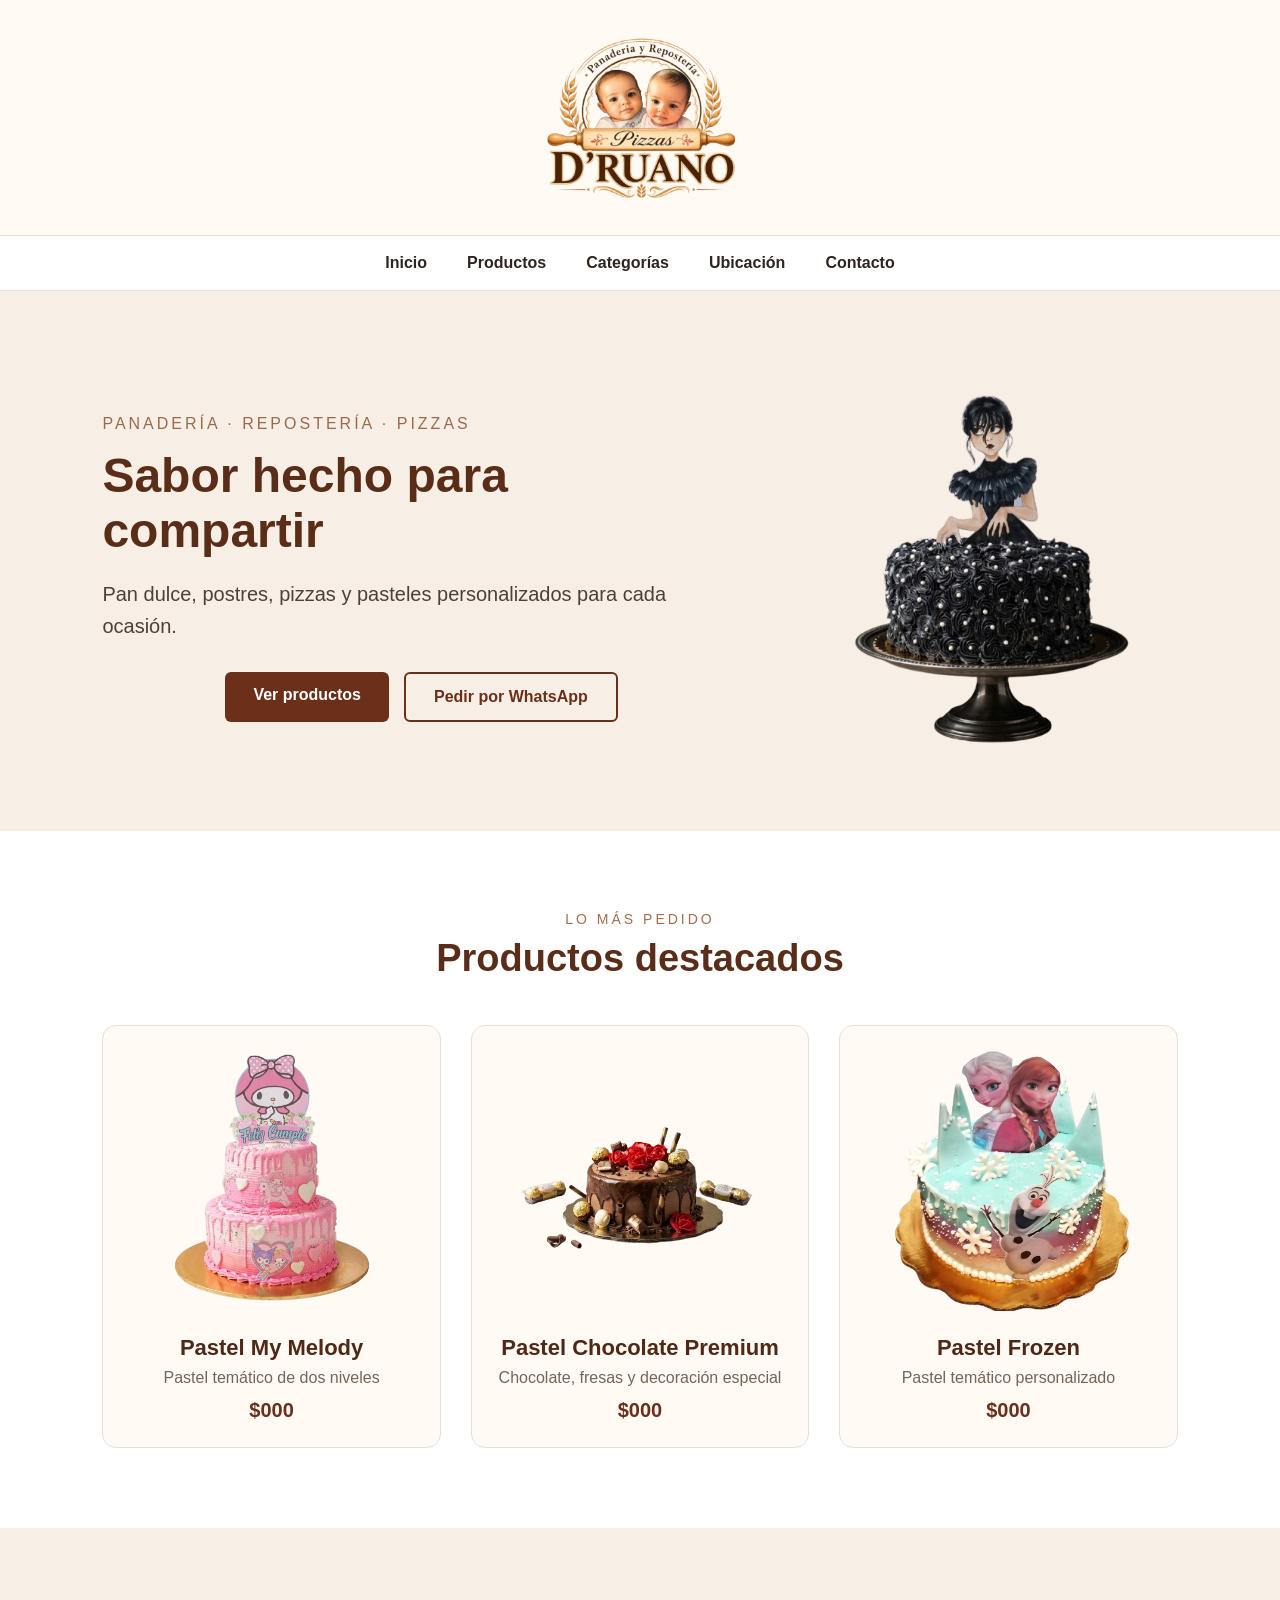
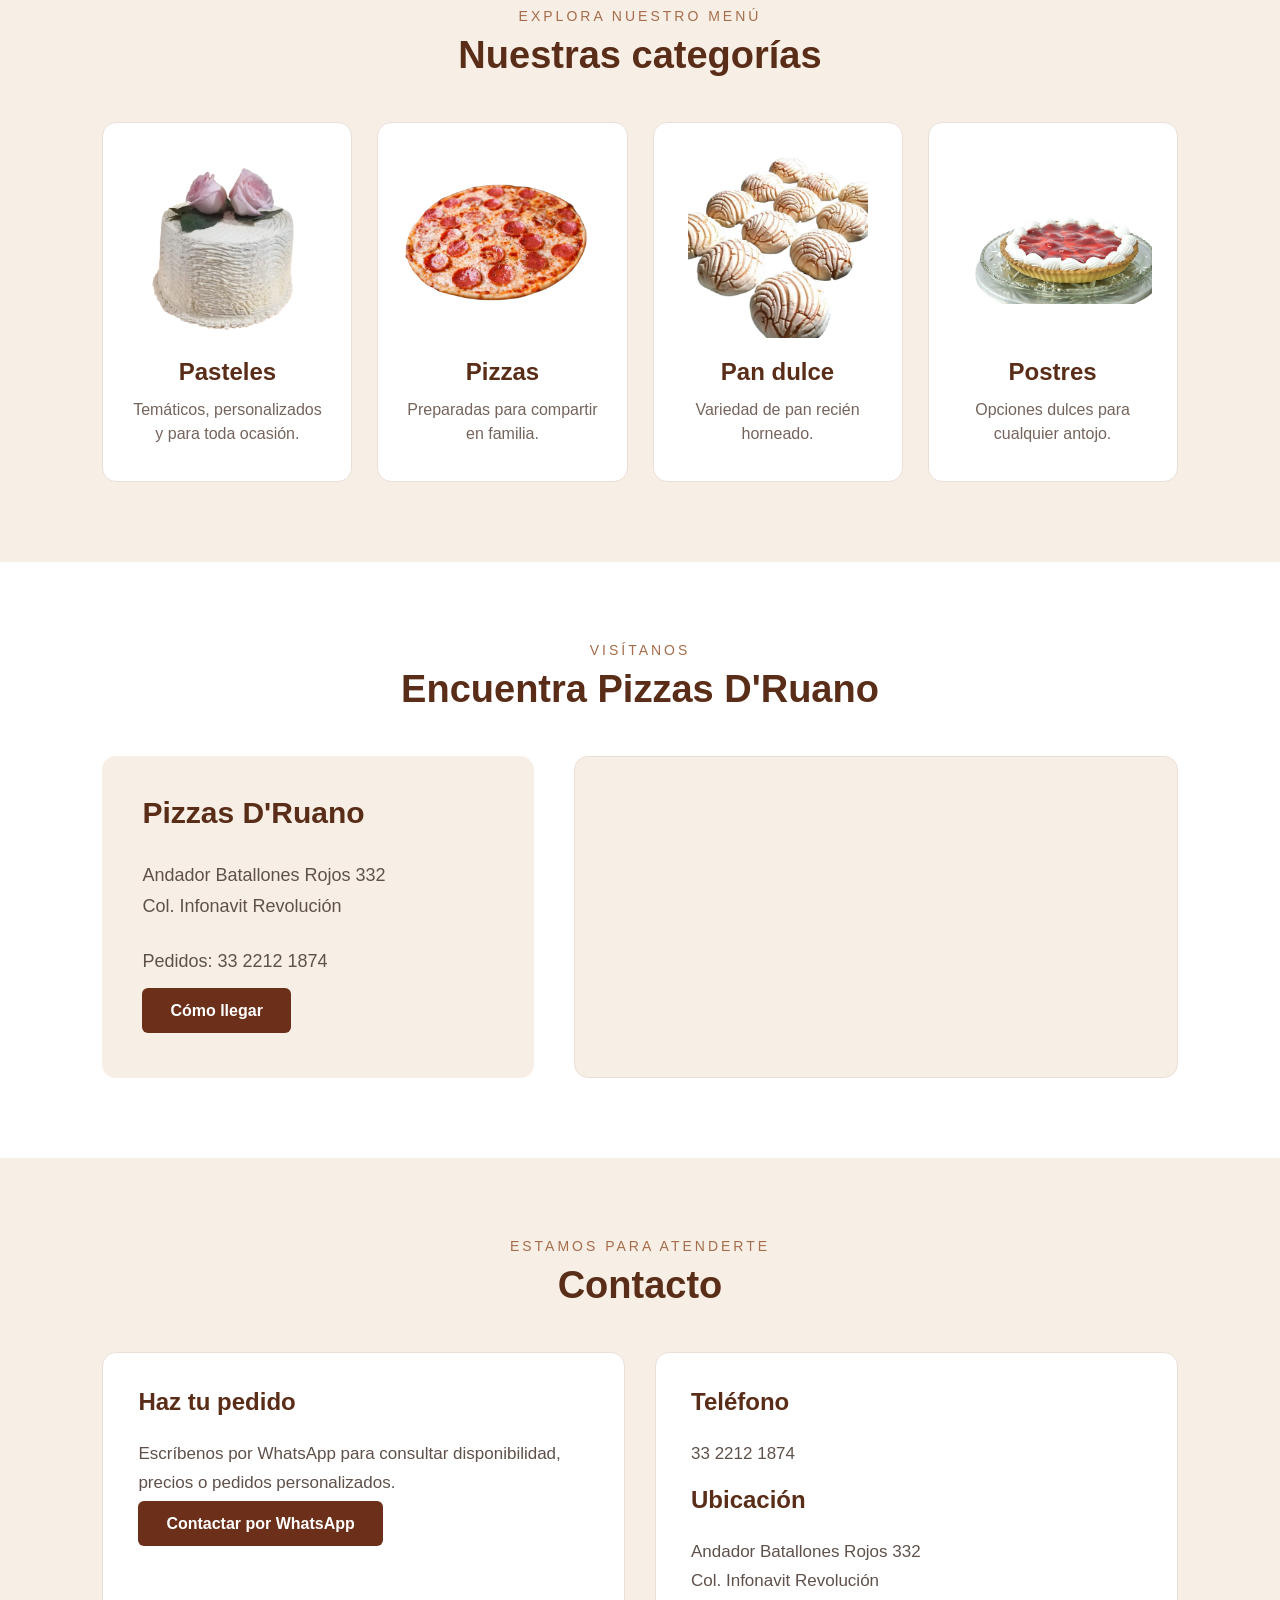
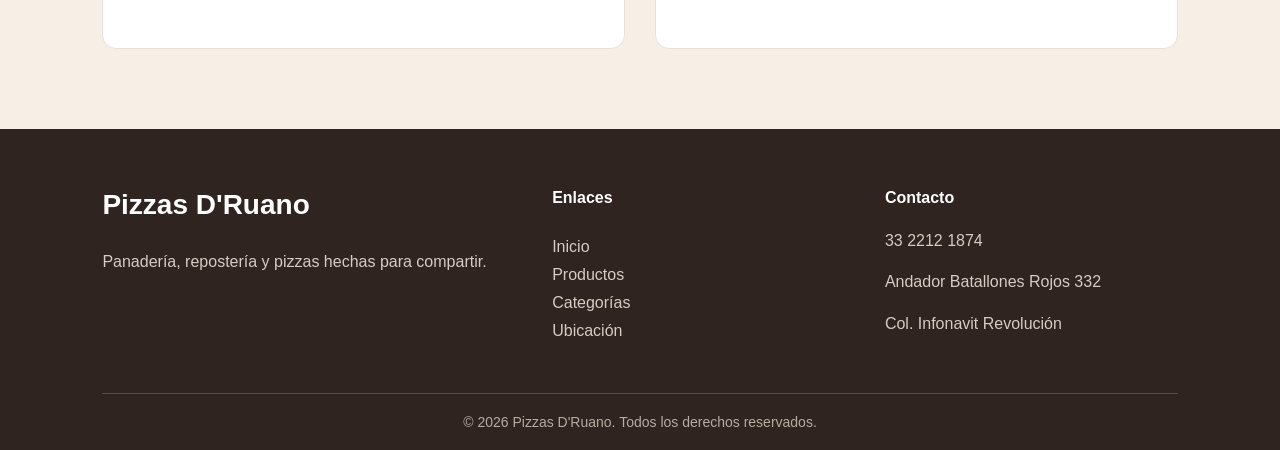
==== index.html @ 721152d6 "Add files via upload Primera versión del sitio web" ====
<!DOCTYPE html>
<html lang="es">
<head>
    <meta charset="UTF-8">
    <meta name="viewport" content="width=device-width, initial-scale=1.0">
    <title>Pizzas D'Ruano</title>
    <link rel="stylesheet" href="style.css">
</head>

<body>

<header>
    <div class="main-header">
        <div class="logo-text">
            <img src="images/logo-druano.png" alt="Logo Pizzas D'Ruano">
        </div>
    </div>
</header>


<nav class="menu">

    <button class="menu-toggle" id="menu-toggle">
        ☰
    </button>

    <div class="menu-links" id="menu-links">
        <a href="#inicio">Inicio</a>
        <a href="#productos">Productos</a>
        <a href="#categorias">Categorías</a>
        <a href="#ubicacion">Ubicación</a>
        <a href="#contacto">Contacto</a>
    </div>

</nav>


<section class="hero" id="inicio">
    <div class="hero-content">
        <p class="hero-small">
            Panadería · Repostería · Pizzas
        </p>

        <h2>
            Sabor hecho para compartir
        </h2>

        <p class="hero-text">
            Pan dulce, postres, pizzas y pasteles personalizados para cada ocasión.
        </p>

        <div class="hero-buttons">
            <a href="#productos" class="btn-primary">Ver productos</a>
            <a href="https://wa.me/523322121874?text=Hola%20Pizzas%20D%27Ruano,%20quiero%20hacer%20un%20pedido."
            class="btn-secondary"
            target="_blank">
             Pedir por WhatsApp
            </a>

        </div>
    </div>

    <div class="hero-image">
        <img src="images/pastel-wednesday.png" alt="Pastel personalizado D'Ruano">

    </div>

</section>
    
<section class="featured-products" id="productos">

    <div class="section-heading">
        <p>Lo más pedido</p>
        <h2>Productos destacados</h2>
    </div>

<div class="product-grid">

    <div class="product-card">
        <img src="images/pastel1.png" alt="Pastel My Melody">
        <h3>Pastel My Melody</h3>
        <p>Pastel temático de dos niveles</p>
        <span>$000</span>
    </div>

    <div class="product-card">
        <img src="images/pastel2.png" alt="Pastel Chocolate Premium">
        <h3>Pastel Chocolate Premium</h3>
        <p>Chocolate, fresas y decoración especial</p>
        <span>$000</span>
    </div>

    <div class="product-card">
        <img src="images/pastel3.png" alt="Pastel Frozen">
        <h3>Pastel Frozen</h3>
        <p>Pastel temático personalizado</p>
        <span>$000</span>
    </div>

</div>

</section>

<section class="categories" id="categorias">

    <div class="section-heading">
        <p>Explora nuestro menú</p>
        <h2>Nuestras categorías</h2>
    </div>

<div class="category-grid">

    <div class="category-card">
        <img src="images/categoria-pasteles.png" alt="Pasteles D'Ruano">
        <h3>Pasteles</h3>
        <p>Temáticos, personalizados y para toda ocasión.</p>
    </div>

    <div class="category-card">
        <img src="images/categoria-pizzas.png" alt="Pizzas D'Ruano">
        <h3>Pizzas</h3>
        <p>Preparadas para compartir en familia.</p>
    </div>

    <div class="category-card">
        <img src="images/categoria-pan.png" alt="Pan dulce D'Ruano">
        <h3>Pan dulce</h3>
        <p>Variedad de pan recién horneado.</p>
    </div>

    <div class="category-card">
        <img src="images/categoria-postres.png" alt="Postres D'Ruano">
        <h3>Postres</h3>
        <p>Opciones dulces para cualquier antojo.</p>
    </div>

</div>

</section>

<section class="location" id="ubicacion">

    <div class="section-heading">
        <p>Visítanos</p>
        <h2>Encuentra Pizzas D'Ruano</h2>
    </div>

    <div class="location-content">

        <div class="location-info">
            <h3>Pizzas D'Ruano</h3>

            <p>
                Andador Batallones Rojos 332<br>
                Col. Infonavit Revolución
            </p>

            <p>
                Pedidos: 33 2212 1874
            </p>

            <a href="https://www.google.com/maps/search/?api=1&query=Andador+Batallones+Rojos+332,+Infonavit+Revolución,+Guadalajara,+Jalisco"
               class="btn-primary"
               target="_blank">
                Cómo llegar
            </a>
        </div>

        <div class="map-box">
            <iframe
            src="https://www.google.com/maps?q=Andador+Batallones+Rojos+332,+Infonavit+Revolución,+Guadalajara,+Jalisco&output=embed"
            width="100%"
            height="100%"
            style="border:0;"
            allowfullscreen=""
            loading="lazy"
            referrerpolicy="no-referrer-when-downgrade">
        </iframe>
    </div>

</div>

</section>

<section class="contact" id="contacto">

    <div class="section-heading">
        <p>Estamos para atenderte</p>
        <h2>Contacto</h2>
    </div>

    <div class="contact-content">

        <div class="contact-card">
            <h3>Haz tu pedido</h3>

            <p>
                Escríbenos por WhatsApp para consultar disponibilidad,
                precios o pedidos personalizados.
            </p>

            <a href="https://wa.me/523322121874?text=Hola%20Pizzas%20D%27Ruano,%20quiero%20hacer%20un%20pedido."
               class="btn-primary"
               target="_blank">
                Contactar por WhatsApp
            </a>
        </div>

        <div class="contact-card">
            <h3>Teléfono</h3>
            <p>33 2212 1874</p>

            <h3>Ubicación</h3>
            <p>
                Andador Batallones Rojos 332<br>
                Col. Infonavit Revolución
            </p>
        </div>

    </div>

</section>

<footer class="footer">

    <div class="footer-content">

        <div class="footer-brand">
            <h3>Pizzas D'Ruano</h3>
            <p>Panadería, repostería y pizzas hechas para compartir.</p>
        </div>

        <div class="footer-links">
            <h4>Enlaces</h4>
            <a href="#inicio">Inicio</a>
            <a href="#productos">Productos</a>
            <a href="#categorias">Categorías</a>
            <a href="#ubicacion">Ubicación</a>
        </div>

        <div class="footer-contact">
            <h4>Contacto</h4>
            <p>33 2212 1874</p>
            <p>Andador Batallones Rojos 332</p>
            <p>Col. Infonavit Revolución</p>
        </div>

    </div>

    <div class="footer-bottom">
        <p>© 2026 Pizzas D'Ruano. Todos los derechos reservados.</p>
    </div>

</footer>

<script src="script.js"></script>

</body>
</html>
---- style.css ----
body {
    margin: 0;
    font-family: Arial, sans-serif;
    background-color: #fffaf3;
    color: #2f241f;
}

.top-bar {
    background-color: #6b2f1a;
    color: white;
    padding: 12px 40px;

    display: flex;
    justify-content: space-between;
    align-items: center;

    font-size: 16px;
}

.main-header {
    background-color: #fffaf3;
    text-align: center;
    padding: 35px 20px;
}

.logo-text h1 {
    margin: 0;
    font-size: 52px;
    color: #6b2f1a;
    letter-spacing: 3px;
}

.logo-text p {
    margin-top: 8px;
    font-size: 18px;
    color: #8a5a44;
}

.menu {
    background-color: #ffffff;
    display: flex;
    justify-content: center;
    gap: 40px;
    padding: 18px 20px;
    border-top: 1px solid #eadfd8;
    border-bottom: 1px solid #eadfd8;
}

.menu a {
    text-decoration: none;
    color: #2f241f;
    font-size: 16px;
    font-weight: bold;
}

.menu a:hover {
    color: #6b2f1a;
} 

.logo-text img {
    width: 220px;
    height: auto;
    display: block;
    margin: 0 auto;
}

.hero {
    min-height: 420px;
    display: flex;
    align-items: center;
    justify-content: center;
    text-align: center;
    padding: 60px 20px;
    background-color: #f7efe6;
}

.hero-content {
    max-width: 800px;
}

.hero-small {
    font-size: 16px;
    text-transform: uppercase;
    letter-spacing: 3px;
    color: #9a6b4a;
    margin-bottom: 15px;
}

.hero h2 {
    font-size: 48px;
    margin: 0 0 20px;
    color: #5a2d18;
}

.hero-text {
    font-size: 20px;
    line-height: 1.6;
    margin-bottom: 30px;
    color: #4b403a;
}

.hero-buttons {
    display: flex;
    justify-content: center;
    gap: 15px;
    flex-wrap: wrap;
}

.btn-primary,
.btn-secondary {
    text-decoration: none;
    padding: 14px 28px;
    border-radius: 6px;
    font-weight: bold;
}

.btn-primary {
    background-color: #6b2f1a;
    color: white;
}

.btn-secondary {
    border: 2px solid #6b2f1a;
    color: #6b2f1a;
    background-color: transparent;
}

.hero {
    min-height: 420px;
    display: flex;
    align-items: center;
    justify-content: center;
    gap: 60px;
    padding: 60px 8%;
    background-color: #f7efe6;
}

.hero-content {
    max-width: 650px;
    text-align: left;
}

.hero-image img {
    width: 380px;
    max-width: 100%;
    height: auto;
    display: block;
}

.featured-products {
    padding: 80px 8%;
    background-color: #ffffff;
}

.section-heading {
    text-align: center;
    margin-bottom: 45px;
}

.section-heading p {
    margin: 0 0 10px;
    text-transform: uppercase;
    letter-spacing: 3px;
    font-size: 14px;
    color: #a56d4b;
}

.section-heading h2 {
    margin: 0;
    font-size: 38px;
    color: #5a2d18;
}

.product-grid {
    display: grid;
    grid-template-columns: repeat(3, 1fr);
    gap: 30px;
    max-width: 1200px;
    margin: 0 auto;
}

.product-card {
    background-color: #fffaf3;
    border: 1px solid #eadfd8;
    border-radius: 14px;
    padding: 25px;
    text-align: center;
}

.product-card img {
    width: 100%;
    height: 260px;
    object-fit: contain;
}

.product-card h3 {
    margin: 20px 0 8px;
    font-size: 22px;
    color: #4f2818;
}

.product-card p {
    margin: 0 0 12px;
    color: #75645c;
    font-size: 16px;
}

.product-card span {
    display: block;
    font-size: 20px;
    font-weight: bold;
    color: #6b2f1a;
}

.categories {
    padding: 80px 8%;
    background-color: #f7efe6;
}

.category-grid {
    display: grid;
    grid-template-columns: repeat(4, 1fr);
    gap: 25px;
    max-width: 1200px;
    margin: 0 auto;
}

.category-card {
    background-color: #ffffff;
    border: 1px solid #eadfd8;
    border-radius: 14px;
    padding: 35px 25px;
    text-align: center;
    transition: transform 0.3s ease, box-shadow 0.3s ease;
}

.category-card:hover {
    transform: translateY(-6px);
    box-shadow: 0 12px 30px rgba(90, 45, 24, 0.12);
}

.category-card h3 {
    margin: 0 0 12px;
    font-size: 24px;
    color: #5a2d18;
}

.category-card p {
    margin: 0;
    font-size: 16px;
    line-height: 1.5;
    color: #75645c;
}

.category-card img {
    width: 100%;
    height: 180px;
    object-fit: contain;
    display: block;
    margin-bottom: 20px;
}

.category-card {
    cursor: pointer;
}

.category-card img {
    transition: transform 0.3s ease;
}

.category-card:hover img {
    transform: scale(1.06);
}

.location {
    padding: 80px 8%;
    background-color: #ffffff;
}

.location-content {
    max-width: 1200px;
    margin: 0 auto;
    display: grid;
    grid-template-columns: 1fr 1.4fr;
    gap: 40px;
    align-items: stretch;
}

.location-info {
    background-color: #f7efe6;
    border-radius: 14px;
    padding: 40px;
}

.location-info h3 {
    margin-top: 0;
    font-size: 30px;
    color: #5a2d18;
}

.location-info p {
    font-size: 18px;
    line-height: 1.7;
    color: #5f514a;
    margin-bottom: 25px;
}

.map-box {
    min-height: 320px;
    border-radius: 14px;
    background-color: #f7efe6;
    border: 1px solid #eadfd8;
    display: flex;
    align-items: center;
    justify-content: center;
    color: #75645c;
    font-size: 18px;
}

.contact {
    padding: 80px 8%;
    background-color: #f7efe6;
}

.contact-content {
    max-width: 1100px;
    margin: 0 auto;
    display: grid;
    grid-template-columns: repeat(2, 1fr);
    gap: 30px;
}

.contact-card {
    background-color: #ffffff;
    border: 1px solid #eadfd8;
    border-radius: 14px;
    padding: 35px;
}

.contact-card h3 {
    margin-top: 0;
    color: #5a2d18;
    font-size: 24px;
}

.contact-card p {
    color: #5f514a;
    font-size: 17px;
    line-height: 1.7;
}

.footer {
    background-color: #2f241f;
    color: #ffffff;
    padding: 60px 8% 20px;
}

.footer-content {
    max-width: 1200px;
    margin: 0 auto;
    display: grid;
    grid-template-columns: 1.4fr 1fr 1fr;
    gap: 40px;
}

.footer h3,
.footer h4 {
    margin-top: 0;
}

.footer-brand h3 {
    font-size: 28px;
    color: #ffffff;
}

.footer-brand p,
.footer-contact p {
    color: #d8cbc3;
    line-height: 1.6;
}

.footer-links {
    display: flex;
    flex-direction: column;
    gap: 10px;
}

.footer-links a {
    color: #d8cbc3;
    text-decoration: none;
}

.footer-links a:hover {
    color: #ffffff;
}

.footer-bottom {
    max-width: 1200px;
    margin: 40px auto 0;
    padding-top: 20px;
    border-top: 1px solid #5a4b44;
    text-align: center;
}

.footer-bottom p {
    margin: 0;
    color: #b9aaa2;
    font-size: 14px;
}

.menu-toggle {
    display: none;
}

.menu-links {
    display: flex;
    justify-content: center;
    gap: 40px;
    width: 100%;
}

.menu-links a {
    text-decoration: none;
    color: #2f241f;
    font-size: 16px;
    font-weight: bold;
}

@media (max-width: 768px) {

    .menu {
        flex-wrap: wrap;
        gap: 15px;
        padding: 15px;
    }

    .hero {
        flex-direction: column;
        text-align: center;
        padding: 40px 20px;
    }

    .hero-content {
        text-align: center;
    }

    .hero h2 {
        font-size: 36px;
    }

    .hero-image img {
        width: 280px;
    }

    .product-grid {
        grid-template-columns: 1fr;
    }

    .category-grid {
        grid-template-columns: 1fr;
    }

    .location-content {
        grid-template-columns: 1fr;
    }

    .contact-content {
        grid-template-columns: 1fr;
    }

    .footer-content {
        grid-template-columns: 1fr;
        text-align: center;
    }
   
.menu {
    position: relative;
    display: block;
    padding: 12px 20px;
}

.menu-toggle {
    display: block;
    margin-left: auto;
    background: none;
    border: none;
    font-size: 30px;
    color: #5a2d18;
    cursor: pointer;
}

.menu-links {
    display: none;
    flex-direction: column;
    gap: 0;
    margin-top: 10px;
}

.menu-links a {
    padding: 12px;
    border-top: 1px solid #eadfd8;
}

.menu-links.active {
    display: flex;
}
    
}
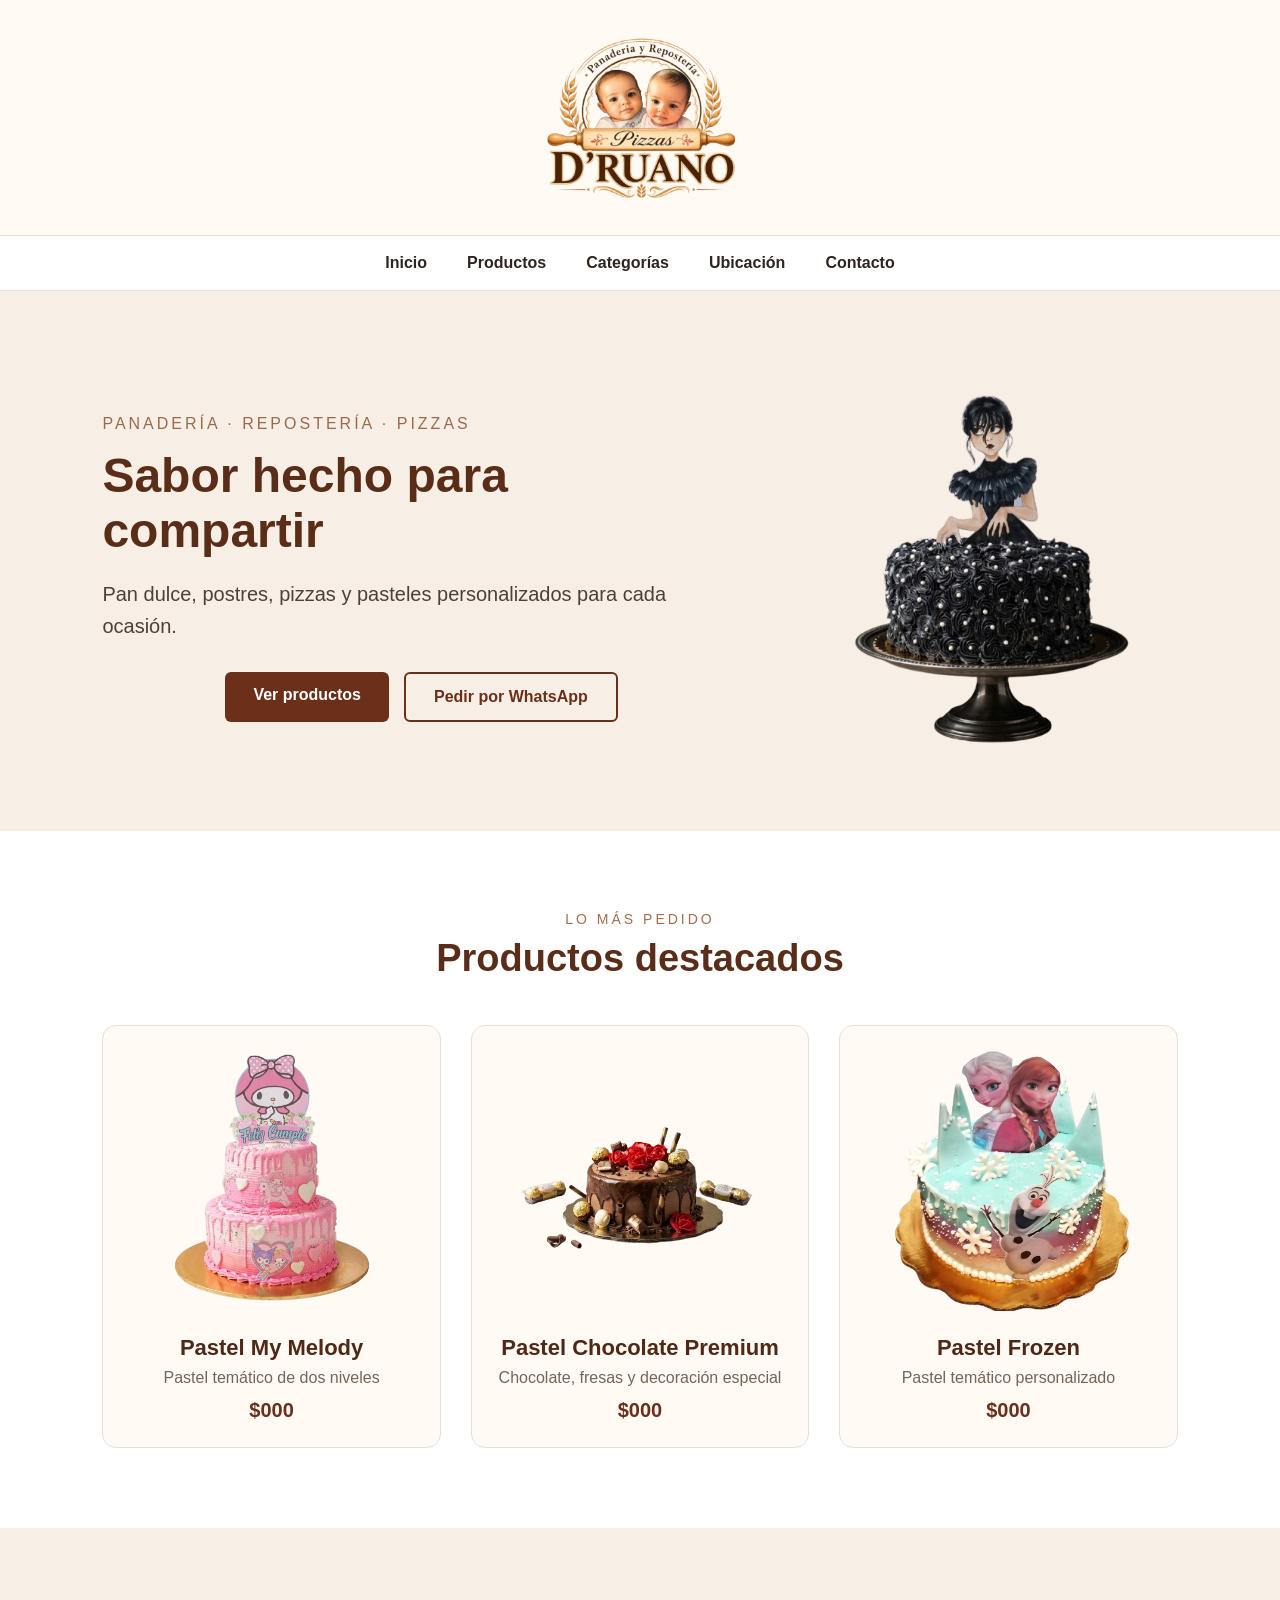
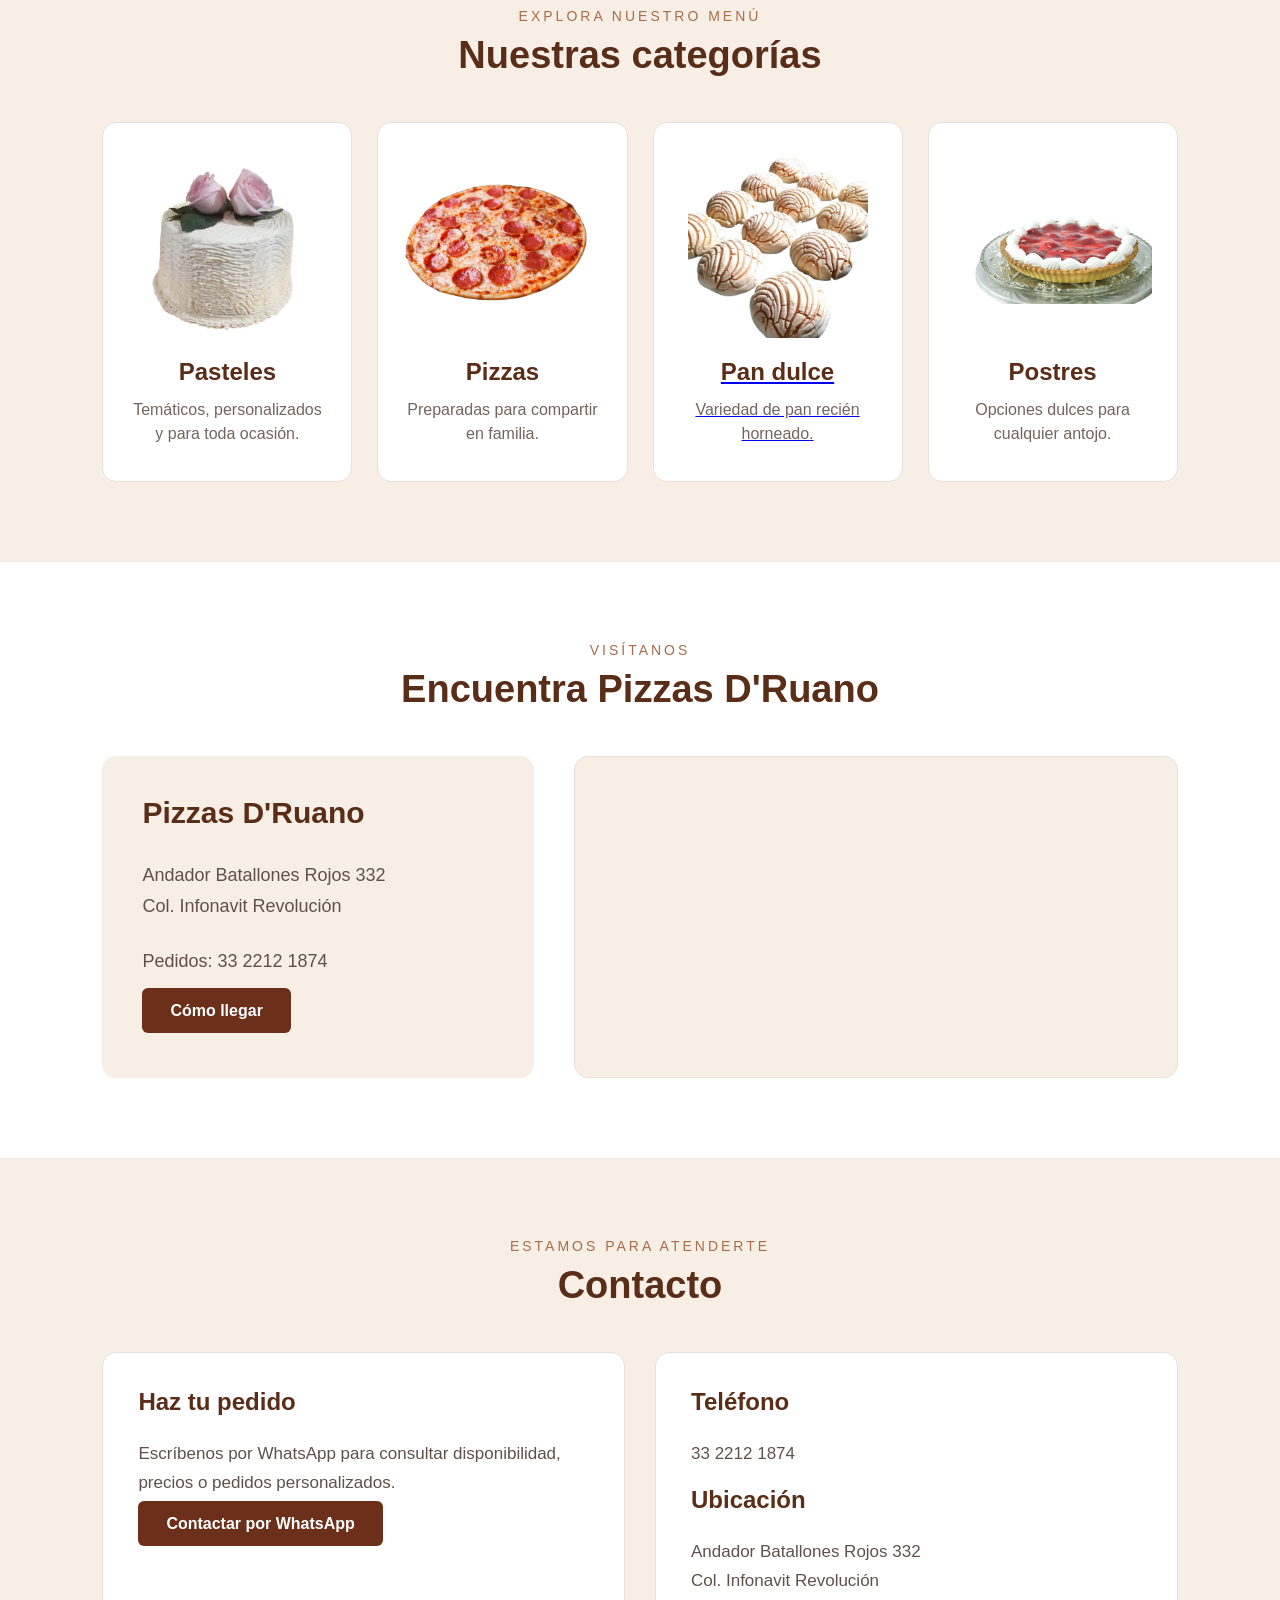
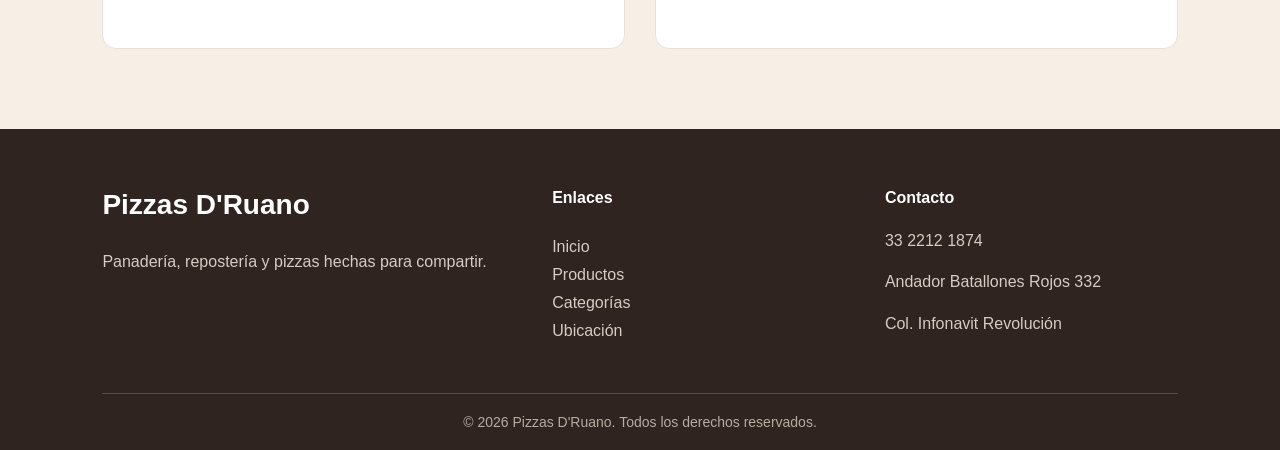
==== commit d3f04a94: "Add files via upload Actualiza enlace de Pan dulce." ====
--- a/index.html
+++ b/index.html
@@ -122,11 +122,13 @@
         <p>Preparadas para compartir en familia.</p>
     </div>
 
+<a href="pan-dulce.html" class="category-link">
     <div class="category-card">
         <img src="images/categoria-pan.png" alt="Pan dulce D'Ruano">
         <h3>Pan dulce</h3>
         <p>Variedad de pan recién horneado.</p>
     </div>
+</a>
 
     <div class="category-card">
         <img src="images/categoria-postres.png" alt="Postres D'Ruano">
--- a/style.css
+++ b/style.css
@@ -507,3 +507,11 @@
     
 }
 
+.catalog-intro {
+    max-width: 760px;
+    margin: -20px auto 45px;
+    text-align: center;
+    color: #6f5a4f;
+    font-size: 18px;
+    line-height: 1.6;
+}
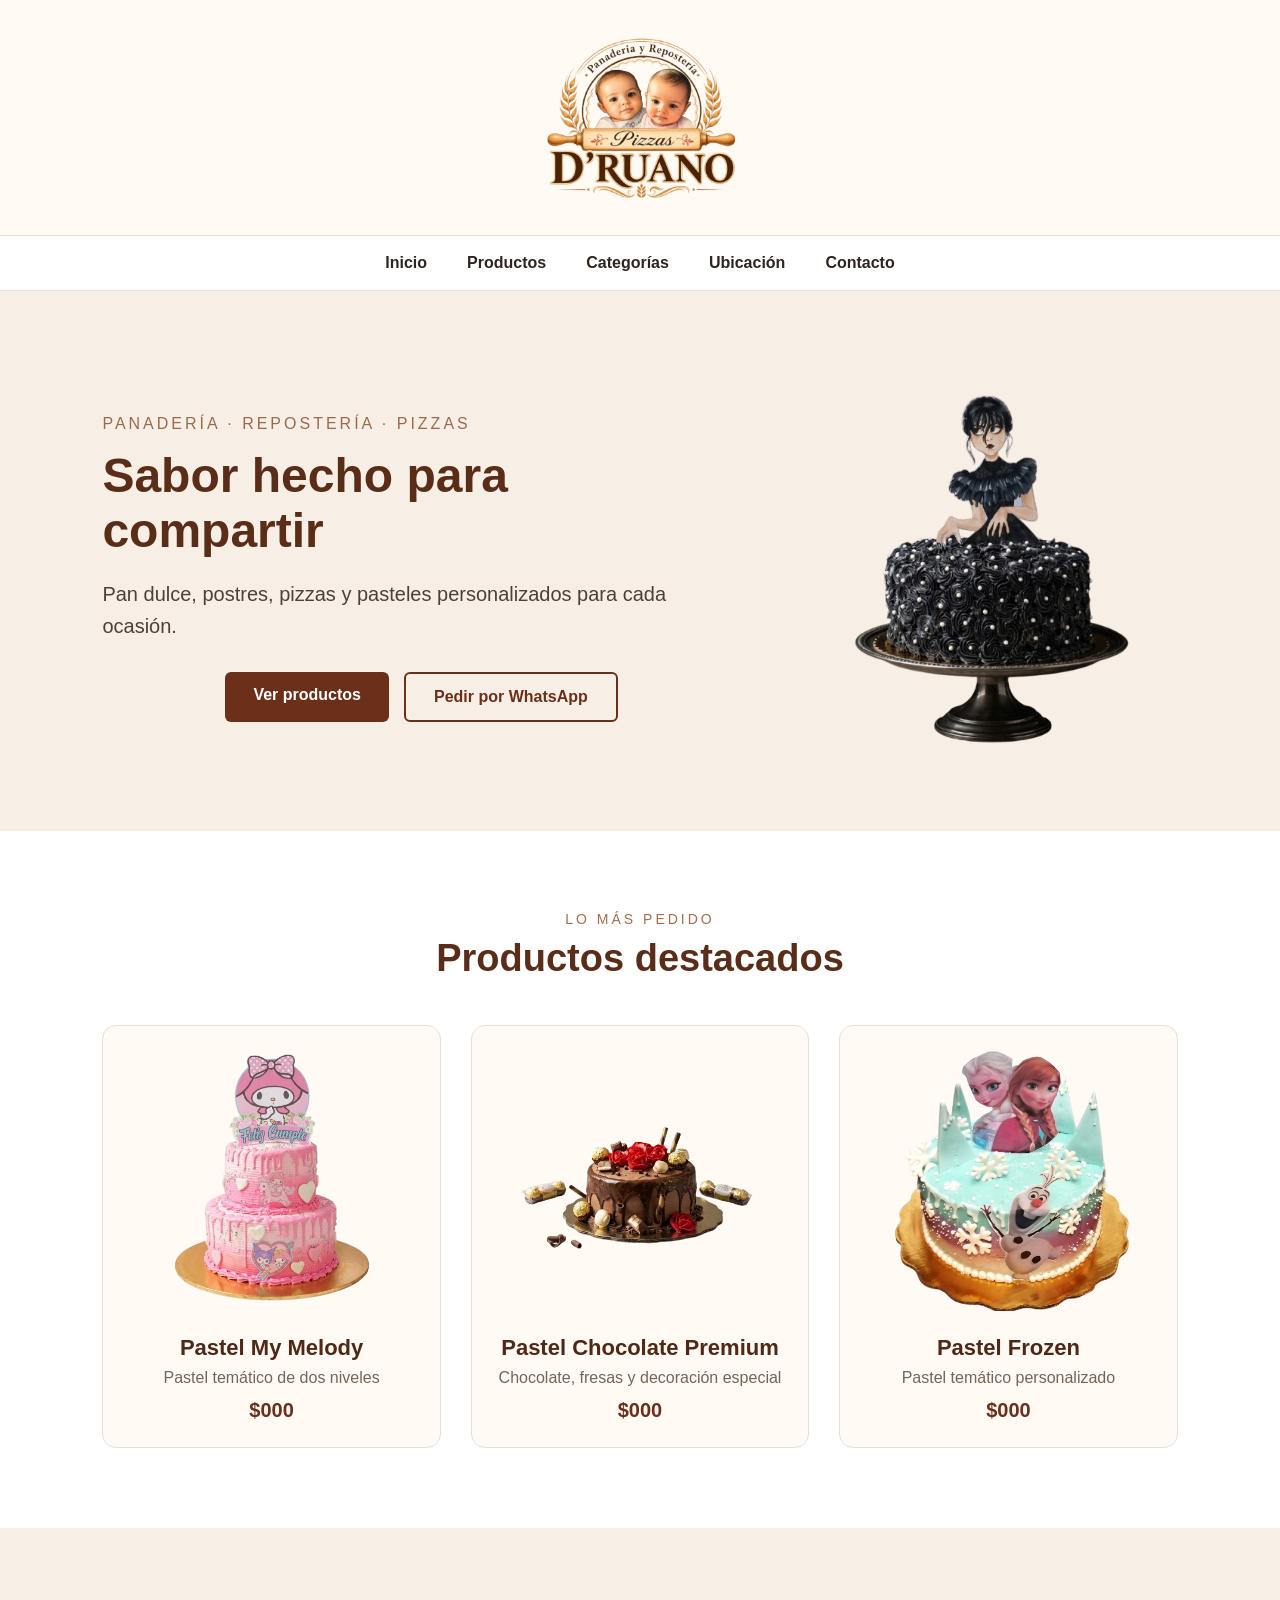
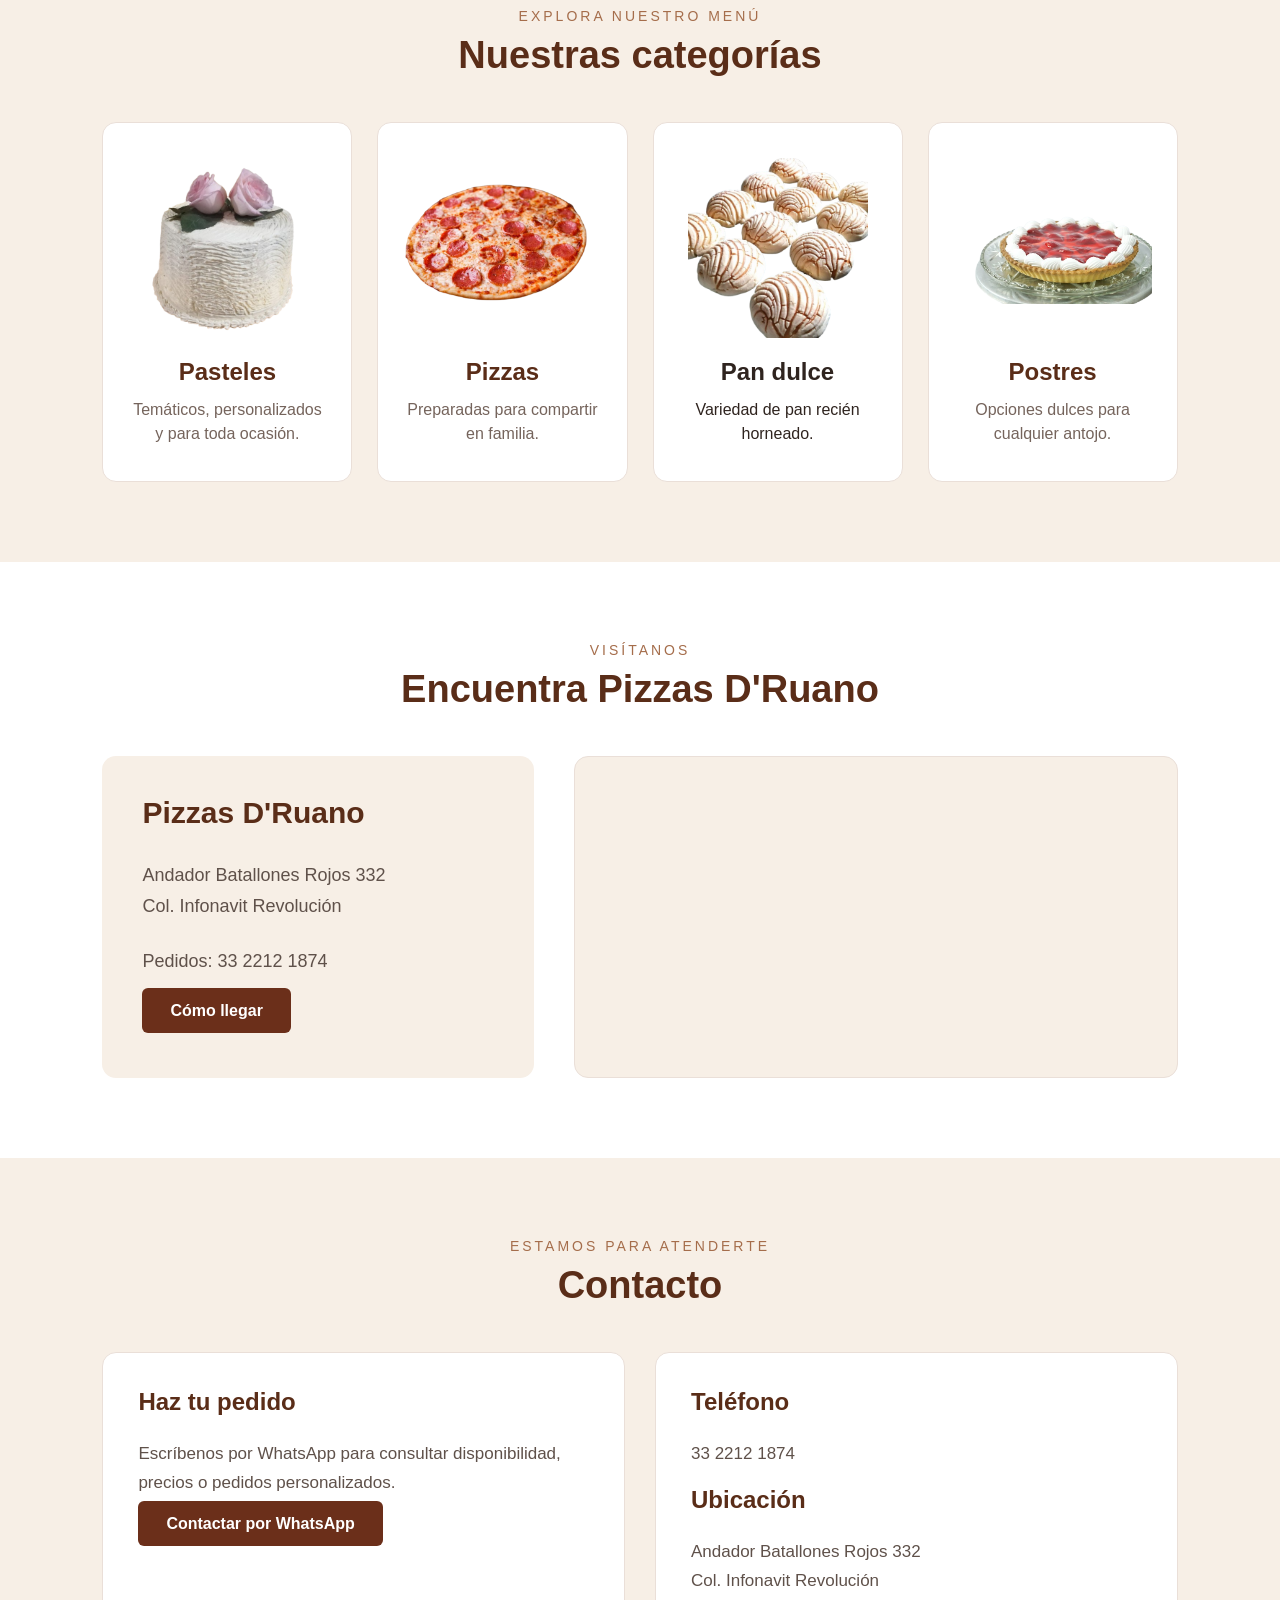
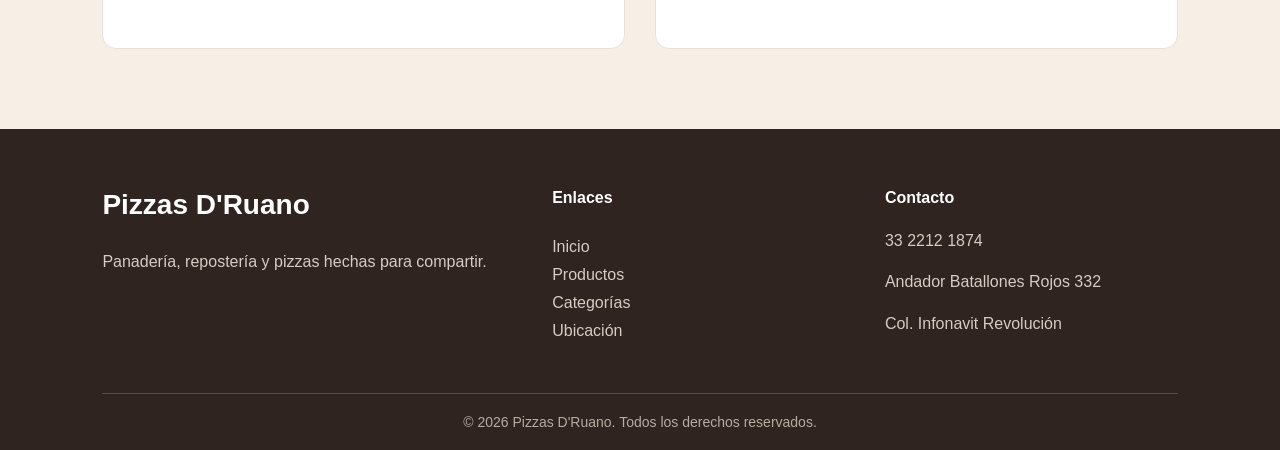
==== commit 61e879c5: "Add files via upload Agregar favicon del sitio" ====
--- a/index.html
+++ b/index.html
@@ -5,6 +5,7 @@
     <meta name="viewport" content="width=device-width, initial-scale=1.0">
     <title>Pizzas D'Ruano</title>
     <link rel="stylesheet" href="style.css">
+    <link rel="icon" type="image/png" href="images/logo-druano.png">
 </head>
 
 <body>
--- a/style.css
+++ b/style.css
@@ -515,3 +515,28 @@
     font-size: 18px;
     line-height: 1.6;
 }
+
+.category-link {
+    text-decoration: none;
+    color: inherit;
+    display: block;
+}
+
+.category-link:visited {
+    color: inherit;
+}
+
+.category-link,
+.category-link:link,
+.category-link:visited,
+.category-link:hover,
+.category-link:active {
+    text-decoration: none !important;
+    color: inherit !important;
+}
+
+.category-link h3,
+.category-link p {
+    text-decoration: none !important;
+    color: inherit !important;
+}
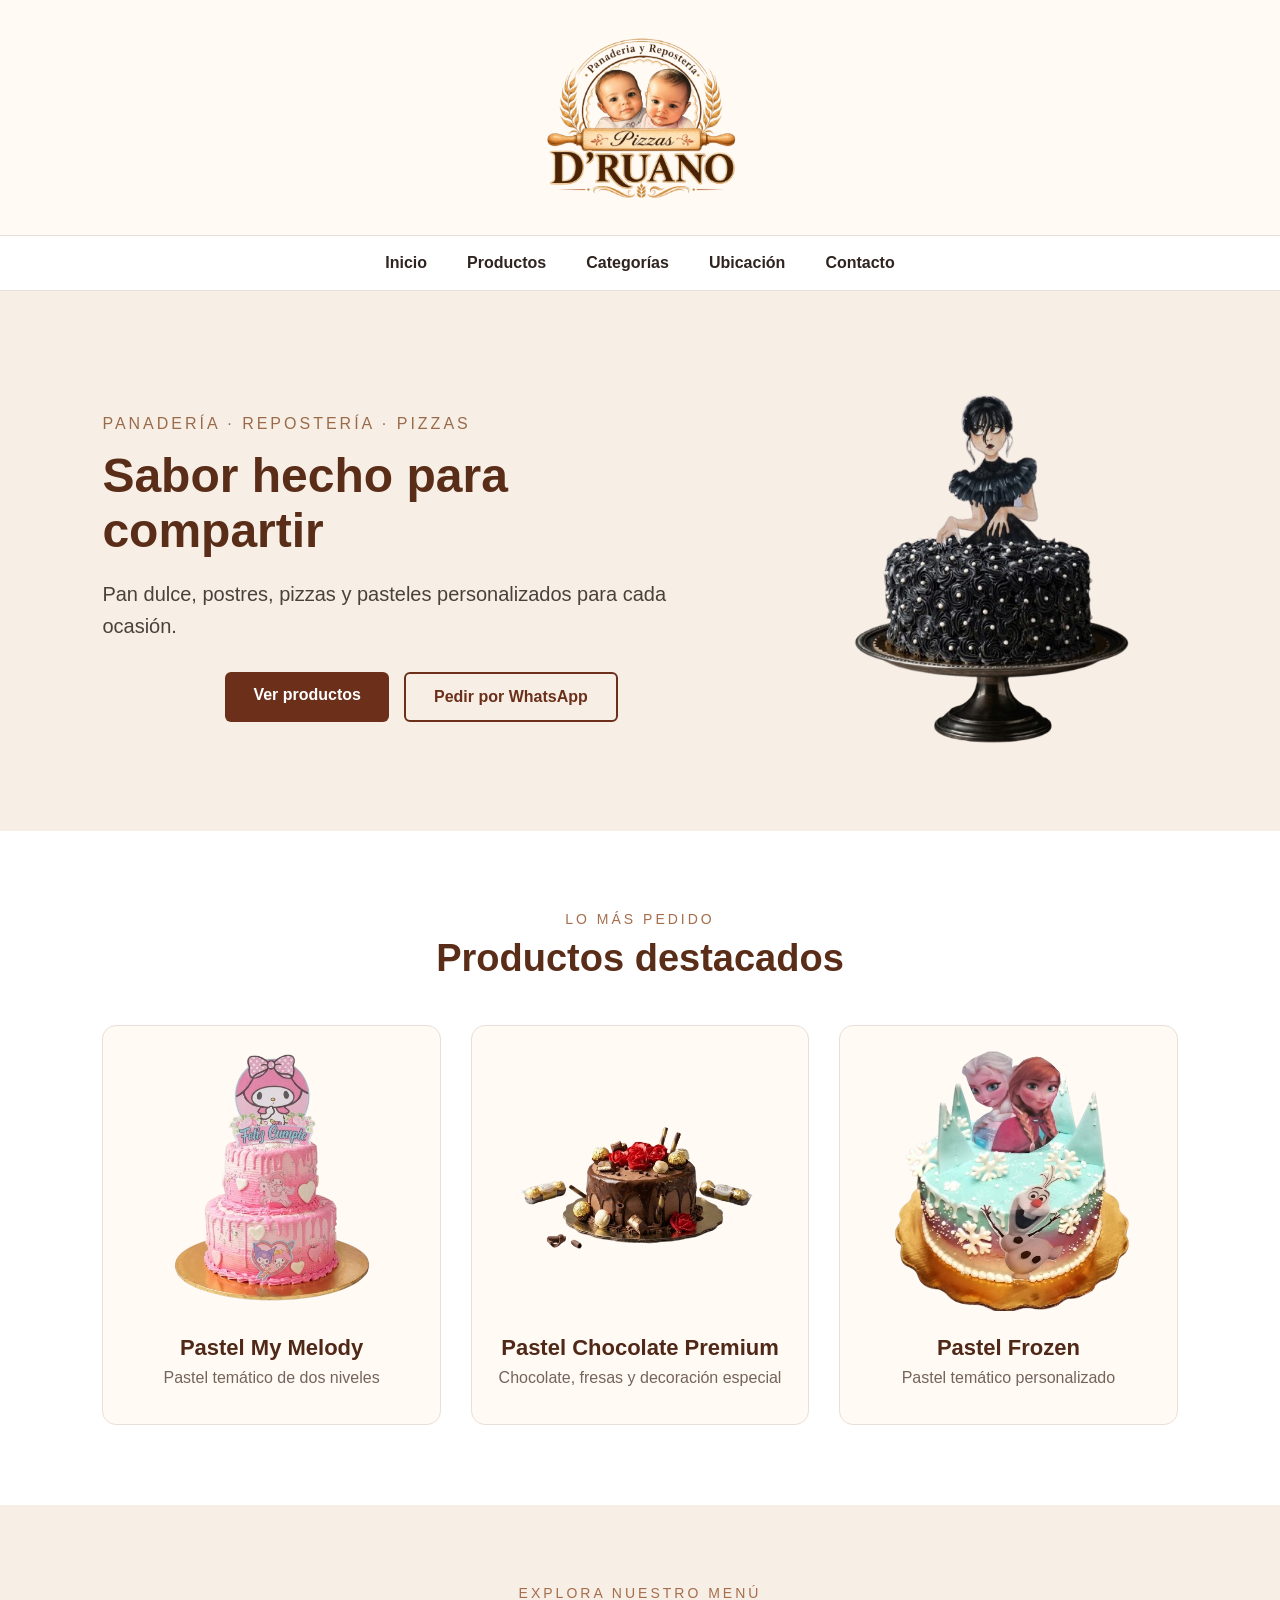
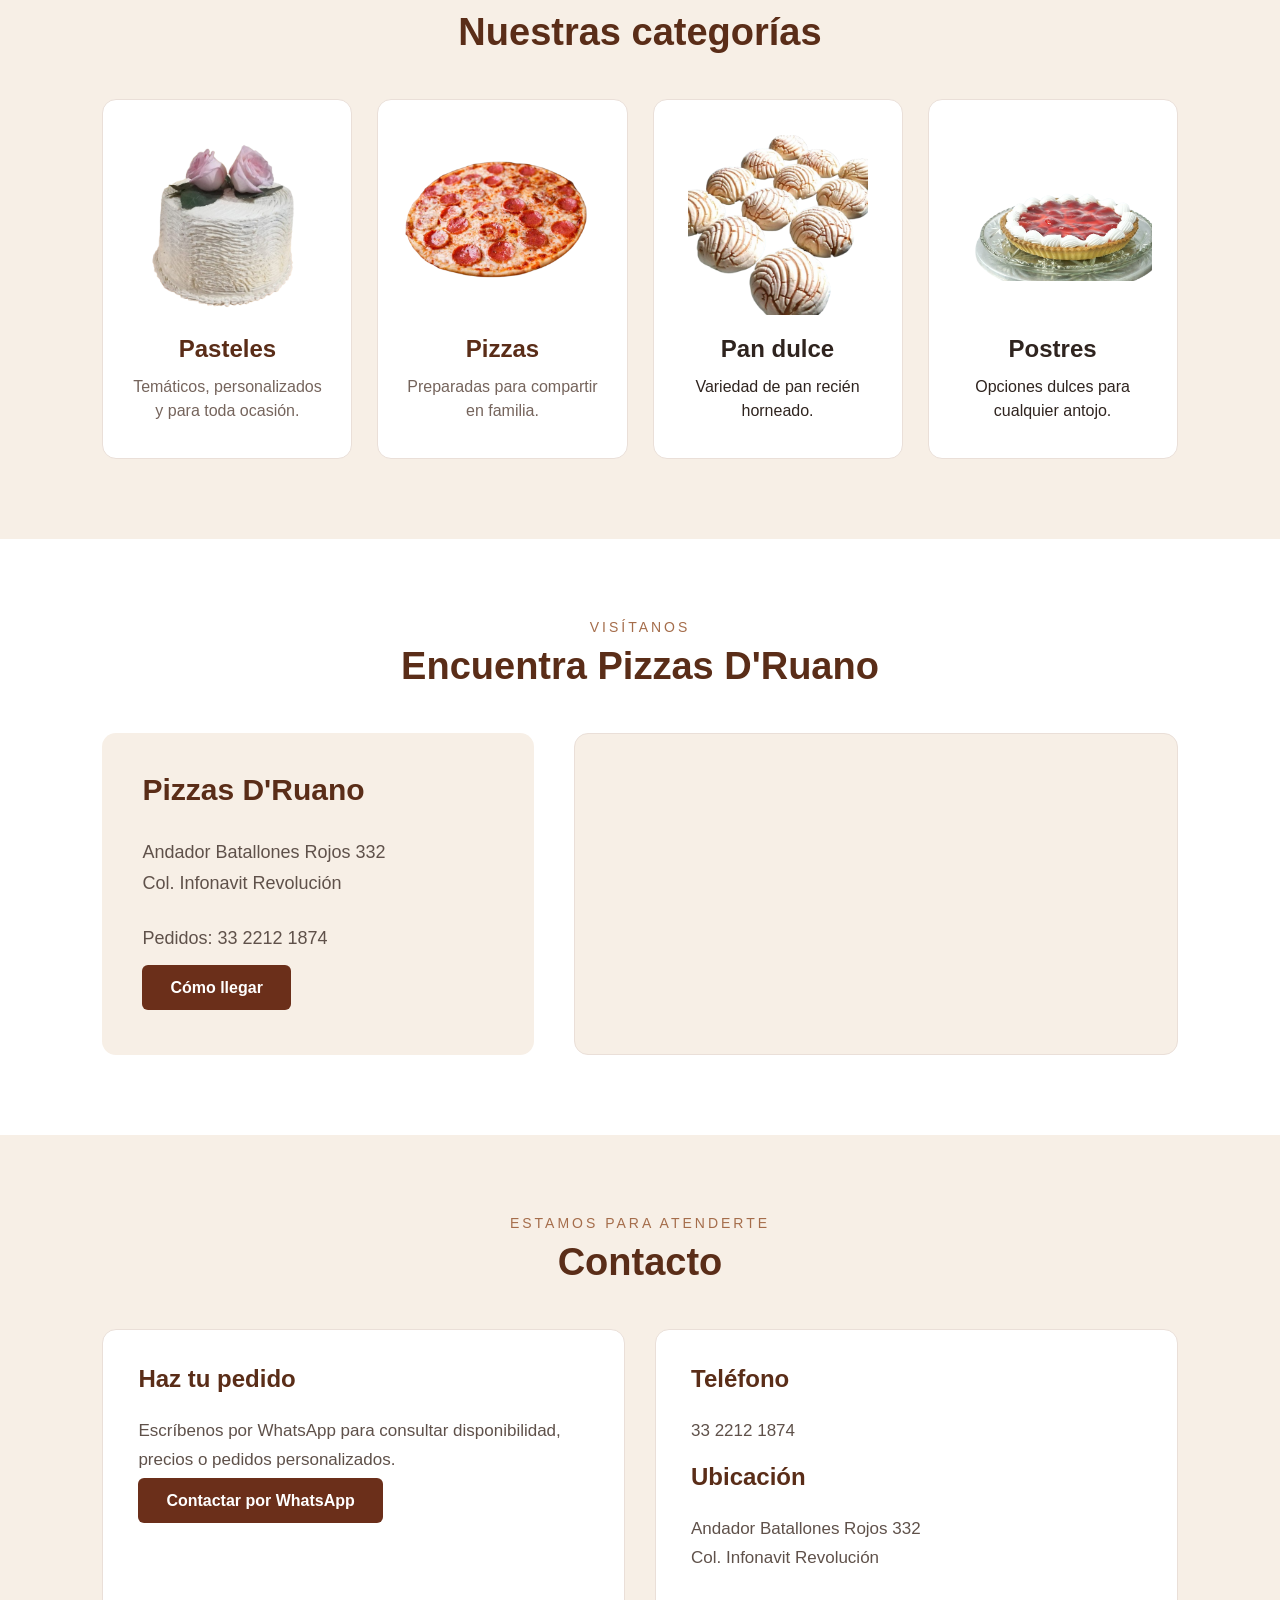
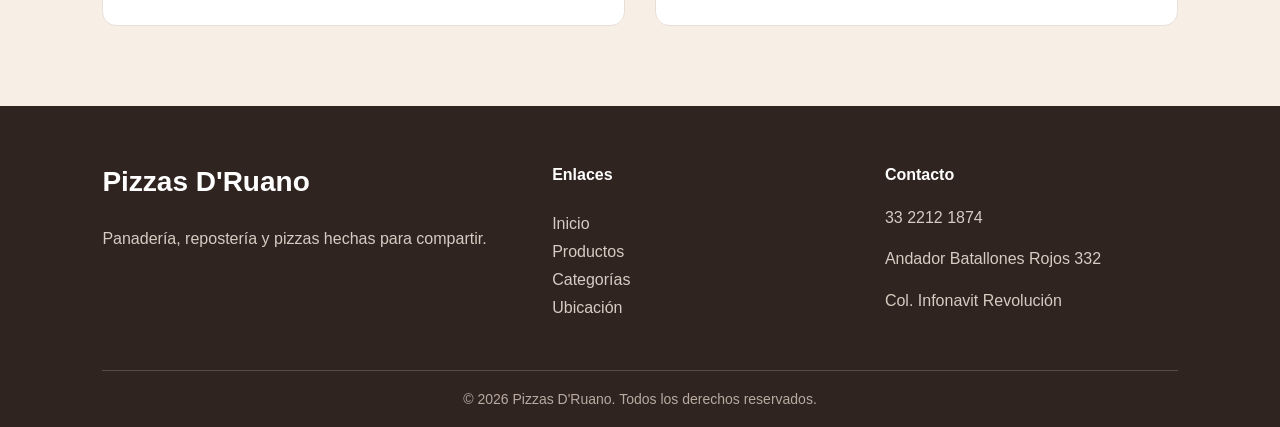
==== commit 4af6bc8b: "Add files via upload Agregar catálogo de postres" ====
--- a/index.html
+++ b/index.html
@@ -81,21 +81,18 @@
         <img src="images/pastel1.png" alt="Pastel My Melody">
         <h3>Pastel My Melody</h3>
         <p>Pastel temático de dos niveles</p>
-        <span>$000</span>
     </div>
 
     <div class="product-card">
         <img src="images/pastel2.png" alt="Pastel Chocolate Premium">
         <h3>Pastel Chocolate Premium</h3>
         <p>Chocolate, fresas y decoración especial</p>
-        <span>$000</span>
     </div>
 
     <div class="product-card">
         <img src="images/pastel3.png" alt="Pastel Frozen">
         <h3>Pastel Frozen</h3>
         <p>Pastel temático personalizado</p>
-        <span>$000</span>
     </div>
 
 </div>
@@ -131,11 +128,13 @@
     </div>
 </a>
 
+<a href="postres.html" class="category-link">
     <div class="category-card">
         <img src="images/categoria-postres.png" alt="Postres D'Ruano">
         <h3>Postres</h3>
         <p>Opciones dulces para cualquier antojo.</p>
     </div>
+</a>
 
 </div>
 
